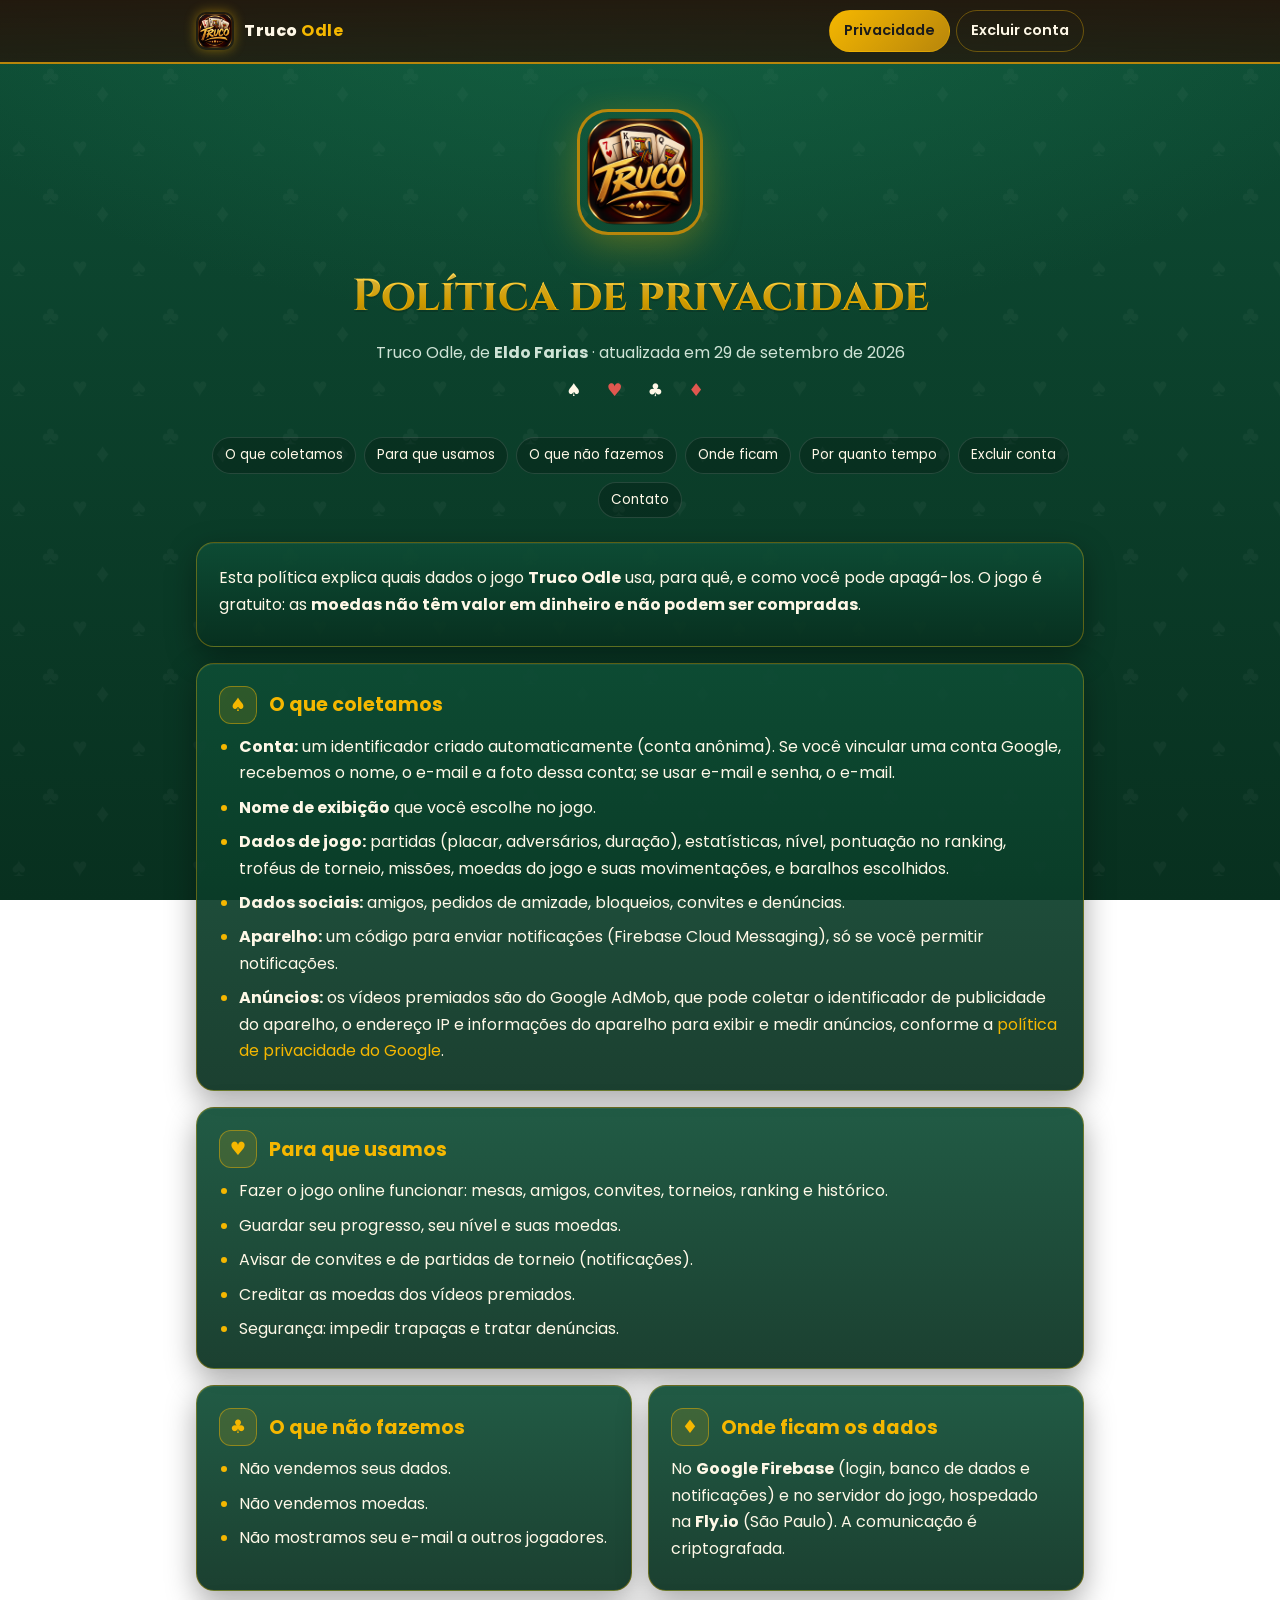
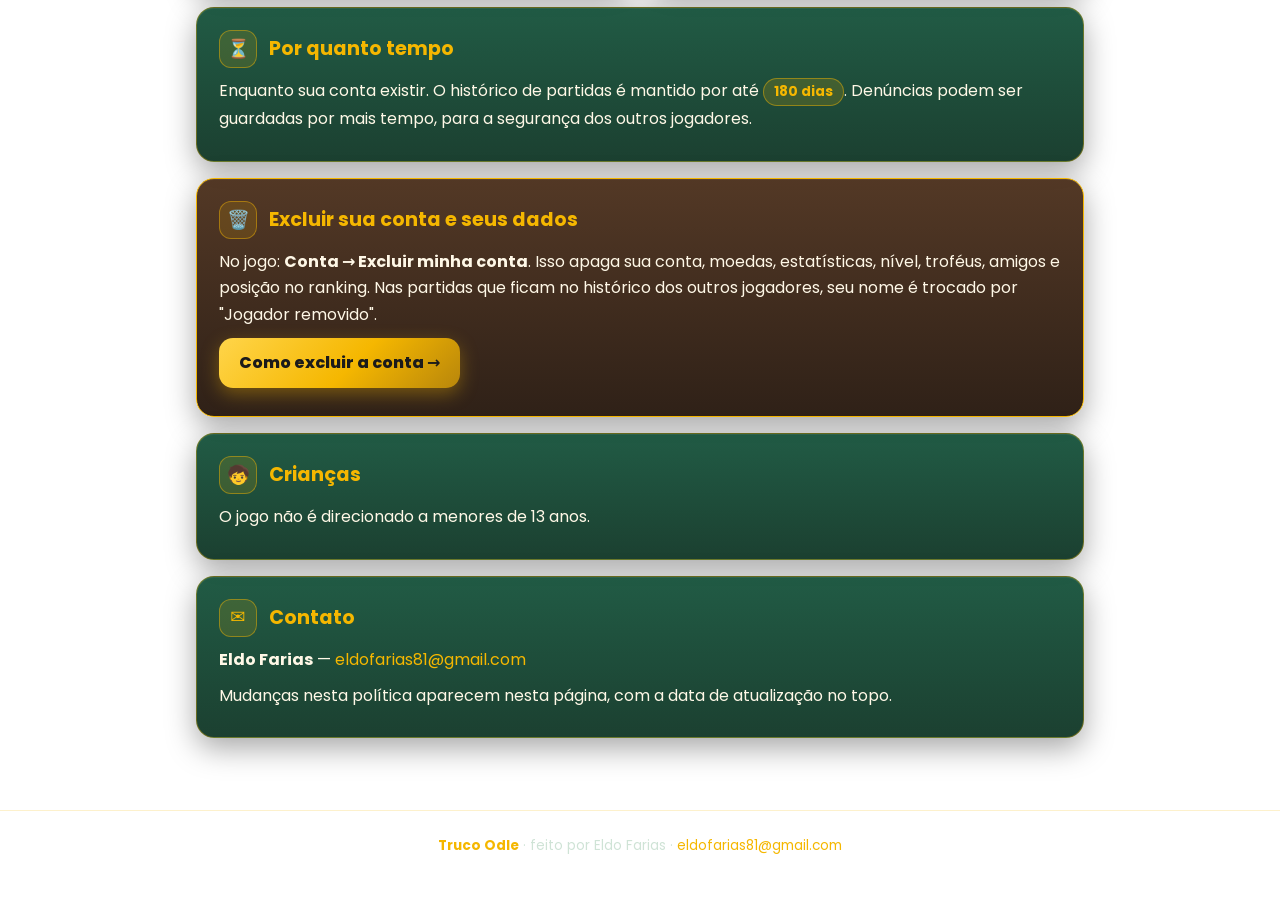
==== index.html @ 093ef156 "Politica de privacidade e exclusao de conta do Truco Odle" ====
<!doctype html>
<html lang="pt-BR">
<head>
  <meta charset="utf-8">
  <meta name="viewport" content="width=device-width, initial-scale=1">
  <title>Política de privacidade · Truco Odle</title>
  <meta name="description" content="Política de privacidade do jogo Truco Odle, de Eldo Farias.">
  <meta name="theme-color" content="#08301F">
  <link rel="icon" href="assets/logo.png">
  <link rel="preconnect" href="https://fonts.googleapis.com">
  <link rel="preconnect" href="https://fonts.gstatic.com" crossorigin>
  <link href="https://fonts.googleapis.com/css2?family=Cinzel:wght@700;900&family=Poppins:wght@400;600;700;800&display=swap" rel="stylesheet">
  <link rel="stylesheet" href="assets/style.css">
</head>
<body>
  <header class="topbar">
    <div class="inner">
      <a class="brand" href="./"><img src="assets/logo.png" alt=""><span>Truco <b>Odle</b></span></a>
      <nav class="tabs">
        <a class="active" href="./">Privacidade</a>
        <a href="excluir-conta.html">Excluir conta</a>
      </nav>
    </div>
  </header>

  <section class="hero">
    <img src="assets/logo.png" alt="Truco Odle">
    <h1>Política de privacidade</h1>
    <p>Truco Odle, de <b>Eldo Farias</b> · atualizada em 29 de setembro de 2026</p>
    <div class="suits">♠ <span class="r">♥</span> ♣ <span class="r">♦</span></div>
  </section>

  <main>
    <nav class="toc">
      <a href="#coleta">O que coletamos</a>
      <a href="#uso">Para que usamos</a>
      <a href="#nao">O que não fazemos</a>
      <a href="#onde">Onde ficam</a>
      <a href="#tempo">Por quanto tempo</a>
      <a href="#excluir">Excluir conta</a>
      <a href="#contato">Contato</a>
    </nav>

    <section class="card">
      <p>Esta política explica quais dados o jogo <b>Truco Odle</b> usa, para quê, e como você pode apagá-los.
        O jogo é gratuito: as <b>moedas não têm valor em dinheiro e não podem ser compradas</b>.</p>
    </section>

    <section class="card" id="coleta">
      <h2><span class="icon">♠</span>O que coletamos</h2>
      <ul>
        <li><b>Conta:</b> um identificador criado automaticamente (conta anônima). Se você vincular uma conta Google, recebemos o nome, o e-mail e a foto dessa conta; se usar e-mail e senha, o e-mail.</li>
        <li><b>Nome de exibição</b> que você escolhe no jogo.</li>
        <li><b>Dados de jogo:</b> partidas (placar, adversários, duração), estatísticas, nível, pontuação no ranking, troféus de torneio, missões, moedas do jogo e suas movimentações, e baralhos escolhidos.</li>
        <li><b>Dados sociais:</b> amigos, pedidos de amizade, bloqueios, convites e denúncias.</li>
        <li><b>Aparelho:</b> um código para enviar notificações (Firebase Cloud Messaging), só se você permitir notificações.</li>
        <li><b>Anúncios:</b> os vídeos premiados são do Google AdMob, que pode coletar o identificador de publicidade do aparelho, o endereço IP e informações do aparelho para exibir e medir anúncios, conforme a <a href="https://policies.google.com/privacy" target="_blank" rel="noopener">política de privacidade do Google</a>.</li>
      </ul>
    </section>

    <section class="card" id="uso">
      <h2><span class="icon">♥</span>Para que usamos</h2>
      <ul>
        <li>Fazer o jogo online funcionar: mesas, amigos, convites, torneios, ranking e histórico.</li>
        <li>Guardar seu progresso, seu nível e suas moedas.</li>
        <li>Avisar de convites e de partidas de torneio (notificações).</li>
        <li>Creditar as moedas dos vídeos premiados.</li>
        <li>Segurança: impedir trapaças e tratar denúncias.</li>
      </ul>
    </section>

    <div class="grid">
      <section class="card" id="nao">
        <h2><span class="icon">♣</span>O que não fazemos</h2>
        <ul>
          <li>Não vendemos seus dados.</li>
          <li>Não vendemos moedas.</li>
          <li>Não mostramos seu e-mail a outros jogadores.</li>
        </ul>
      </section>

      <section class="card" id="onde">
        <h2><span class="icon">♦</span>Onde ficam os dados</h2>
        <p>No <b>Google Firebase</b> (login, banco de dados e notificações) e no servidor do jogo, hospedado na <b>Fly.io</b> (São Paulo). A comunicação é criptografada.</p>
      </section>
    </div>

    <section class="card" id="tempo">
      <h2><span class="icon">⏳</span>Por quanto tempo</h2>
      <p>Enquanto sua conta existir. O histórico de partidas é mantido por até <span class="pill">180 dias</span>.
        Denúncias podem ser guardadas por mais tempo, para a segurança dos outros jogadores.</p>
    </section>

    <section class="card highlight" id="excluir">
      <h2><span class="icon">🗑️</span>Excluir sua conta e seus dados</h2>
      <p>No jogo: <b>Conta → Excluir minha conta</b>. Isso apaga sua conta, moedas, estatísticas, nível, troféus, amigos e posição no ranking.
        Nas partidas que ficam no histórico dos outros jogadores, seu nome é trocado por "Jogador removido".</p>
      <p><a class="btn" href="excluir-conta.html">Como excluir a conta →</a></p>
    </section>

    <section class="card" id="criancas">
      <h2><span class="icon">🧒</span>Crianças</h2>
      <p>O jogo não é direcionado a menores de 13 anos.</p>
    </section>

    <section class="card" id="contato">
      <h2><span class="icon">✉️</span>Contato</h2>
      <p><b>Eldo Farias</b> — <a href="mailto:eldofarias81@gmail.com">eldofarias81@gmail.com</a></p>
      <p>Mudanças nesta política aparecem nesta página, com a data de atualização no topo.</p>
    </section>
  </main>

  <footer>
    <b>Truco Odle</b> · feito por Eldo Farias · <a href="mailto:eldofarias81@gmail.com">eldofarias81@gmail.com</a>
  </footer>
</body>
</html>
---- assets/style.css ----
/* Truco Odle — páginas públicas (política e exclusão de conta).
   Mesmo visual do jogo: feltro verde, madeira, dourado. */

:root {
  --felt: #0e4d35;
  --felt-dark: #08301f;
  --felt-light: #1b7a52;
  --wood: #4a2e1a;
  --wood-dark: #24150b;
  --gold: #f5b700;
  --gold-deep: #b8860b;
  --cream: #fff8e7;
  --muted: #cfe3d6;
  --red: #e0574f;
  --radius: 18px;
}

* { box-sizing: border-box; }

html { scroll-behavior: smooth; }

body {
  margin: 0;
  font-family: "Poppins", system-ui, -apple-system, "Segoe UI", Roboto, sans-serif;
  color: var(--cream);
  line-height: 1.65;
  background:
    radial-gradient(1200px 600px at 50% -10%, rgba(27, 122, 82, 0.55), transparent 70%),
    url("data:image/svg+xml;utf8,<svg xmlns='http://www.w3.org/2000/svg' width='120' height='120' viewBox='0 0 120 120'><g fill='%23ffffff' fill-opacity='0.035' font-family='serif' font-size='26'><text x='12' y='36'>♠</text><text x='72' y='36'>♥</text><text x='42' y='84'>♣</text><text x='96' y='102'>♦</text></g></svg>"),
    linear-gradient(180deg, var(--felt) 0%, var(--felt-dark) 100%);
  background-attachment: fixed;
  min-height: 100vh;
}

a { color: var(--gold); text-decoration: none; }
a:hover { text-decoration: underline; }

/* ---------- topo ---------- */

.topbar {
  position: sticky;
  top: 0;
  z-index: 10;
  backdrop-filter: blur(10px);
  background: linear-gradient(180deg, rgba(36, 21, 11, 0.92), rgba(36, 21, 11, 0.78));
  border-bottom: 2px solid var(--gold-deep);
}

.topbar .inner {
  max-width: 920px;
  margin: 0 auto;
  padding: 10px 16px;
  display: flex;
  align-items: center;
  gap: 12px;
}

.brand {
  display: flex;
  align-items: center;
  gap: 10px;
  color: var(--cream);
  font-weight: 800;
  letter-spacing: 0.5px;
}
.brand img { width: 38px; height: 38px; border-radius: 10px; box-shadow: 0 0 12px rgba(245, 183, 0, 0.45); }
.brand span b { color: var(--gold); }

.tabs { margin-left: auto; display: flex; gap: 6px; }
.tabs a {
  padding: 8px 14px;
  border-radius: 999px;
  font-size: 0.9rem;
  font-weight: 600;
  color: var(--cream);
  border: 1px solid rgba(245, 183, 0, 0.35);
}
.tabs a.active,
.tabs a:hover {
  background: linear-gradient(135deg, var(--gold), var(--gold-deep));
  color: #1b1b1b;
  text-decoration: none;
}

/* ---------- capa ---------- */

.hero {
  max-width: 920px;
  margin: 0 auto;
  padding: 48px 16px 24px;
  text-align: center;
}
.hero img {
  width: 120px;
  height: 120px;
  border-radius: 28px;
  box-shadow: 0 0 0 3px var(--gold-deep), 0 10px 40px rgba(245, 183, 0, 0.35);
}
.hero h1 {
  font-family: "Cinzel", Georgia, serif;
  font-size: clamp(1.9rem, 5vw, 2.8rem);
  margin: 20px 0 6px;
  background: linear-gradient(180deg, #ffe27a, var(--gold) 55%, var(--gold-deep));
  -webkit-background-clip: text;
  background-clip: text;
  color: transparent;
  text-shadow: 0 2px 0 rgba(0, 0, 0, 0.15);
}
.hero p { color: var(--muted); margin: 0; }
.suits { letter-spacing: 10px; font-size: 1.1rem; margin-top: 10px; }
.suits .r { color: var(--red); }

/* ---------- conteúdo ---------- */

main { max-width: 920px; margin: 0 auto; padding: 8px 16px 56px; }

.toc {
  display: flex;
  flex-wrap: wrap;
  gap: 8px;
  justify-content: center;
  margin: 0 0 24px;
}
.toc a {
  font-size: 0.85rem;
  padding: 6px 12px;
  border-radius: 999px;
  background: rgba(0, 0, 0, 0.22);
  border: 1px solid rgba(255, 255, 255, 0.12);
  color: var(--cream);
}
.toc a:hover { border-color: var(--gold); text-decoration: none; }

.card {
  position: relative;
  background: linear-gradient(180deg, rgba(14, 77, 53, 0.92), rgba(8, 48, 31, 0.92));
  border: 1px solid rgba(245, 183, 0, 0.35);
  border-radius: var(--radius);
  padding: 22px 22px 18px;
  margin-bottom: 16px;
  box-shadow: 0 10px 30px rgba(0, 0, 0, 0.35), inset 0 1px 0 rgba(255, 255, 255, 0.06);
  scroll-margin-top: 80px;
}
.card h2 {
  display: flex;
  align-items: center;
  gap: 12px;
  margin: 0 0 10px;
  font-size: 1.2rem;
  color: var(--gold);
}
.card h2 .icon {
  flex: none;
  width: 38px;
  height: 38px;
  display: grid;
  place-items: center;
  border-radius: 12px;
  background: rgba(245, 183, 0, 0.14);
  border: 1px solid rgba(245, 183, 0, 0.45);
  font-size: 1.15rem;
}
.card p { margin: 0 0 10px; }
.card ul, .card ol { margin: 0 0 6px; padding-left: 20px; }
.card li { margin-bottom: 8px; }
.card li::marker { color: var(--gold); }

.highlight {
  border-color: var(--gold);
  background: linear-gradient(180deg, rgba(74, 46, 26, 0.95), rgba(36, 21, 11, 0.95));
}

.pill {
  display: inline-block;
  padding: 2px 10px;
  border-radius: 999px;
  background: rgba(245, 183, 0, 0.16);
  border: 1px solid rgba(245, 183, 0, 0.45);
  color: var(--gold);
  font-weight: 700;
  font-size: 0.85rem;
}

.grid {
  display: grid;
  grid-template-columns: repeat(auto-fit, minmax(240px, 1fr));
  gap: 16px;
}

.btn {
  display: inline-flex;
  align-items: center;
  gap: 8px;
  padding: 12px 20px;
  border-radius: 14px;
  font-weight: 800;
  color: #1b1b1b;
  background: linear-gradient(135deg, #ffd54a, var(--gold) 55%, var(--gold-deep));
  box-shadow: 0 6px 18px rgba(245, 183, 0, 0.35);
}
.btn:hover { text-decoration: none; filter: brightness(1.05); }

.steps { counter-reset: step; list-style: none; padding: 0 !important; }
.steps li {
  counter-increment: step;
  position: relative;
  padding: 10px 12px 10px 52px;
  border-radius: 12px;
  background: rgba(0, 0, 0, 0.18);
  margin-bottom: 10px;
}
.steps li::before {
  content: counter(step);
  position: absolute;
  left: 12px;
  top: 50%;
  transform: translateY(-50%);
  width: 28px;
  height: 28px;
  border-radius: 50%;
  display: grid;
  place-items: center;
  font-weight: 800;
  color: #1b1b1b;
  background: linear-gradient(135deg, #ffd54a, var(--gold-deep));
}

footer {
  text-align: center;
  color: var(--muted);
  font-size: 0.85rem;
  padding: 24px 16px 40px;
  border-top: 1px solid rgba(245, 183, 0, 0.2);
}
footer b { color: var(--gold); }

@media (max-width: 560px) {
  .brand span { display: none; }
  .card { padding: 18px 16px 14px; }
  .hero { padding-top: 32px; }
}
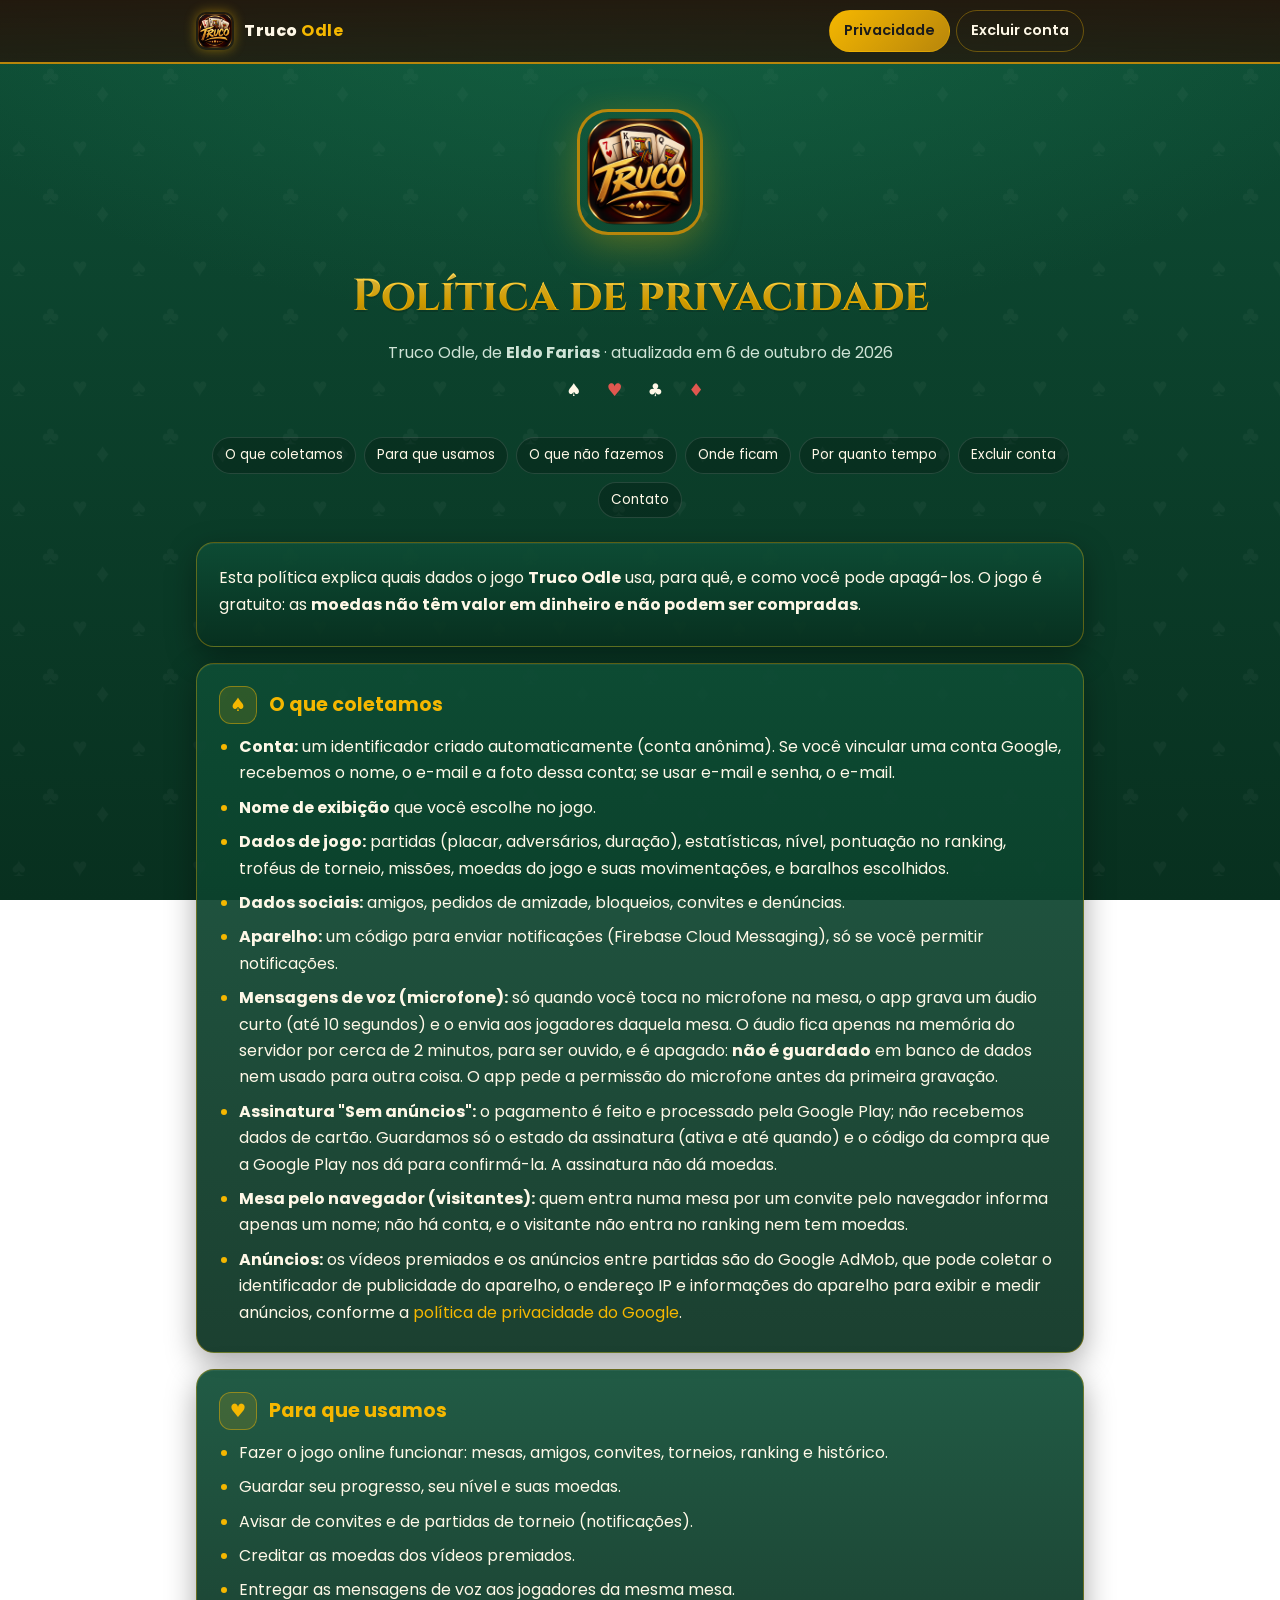
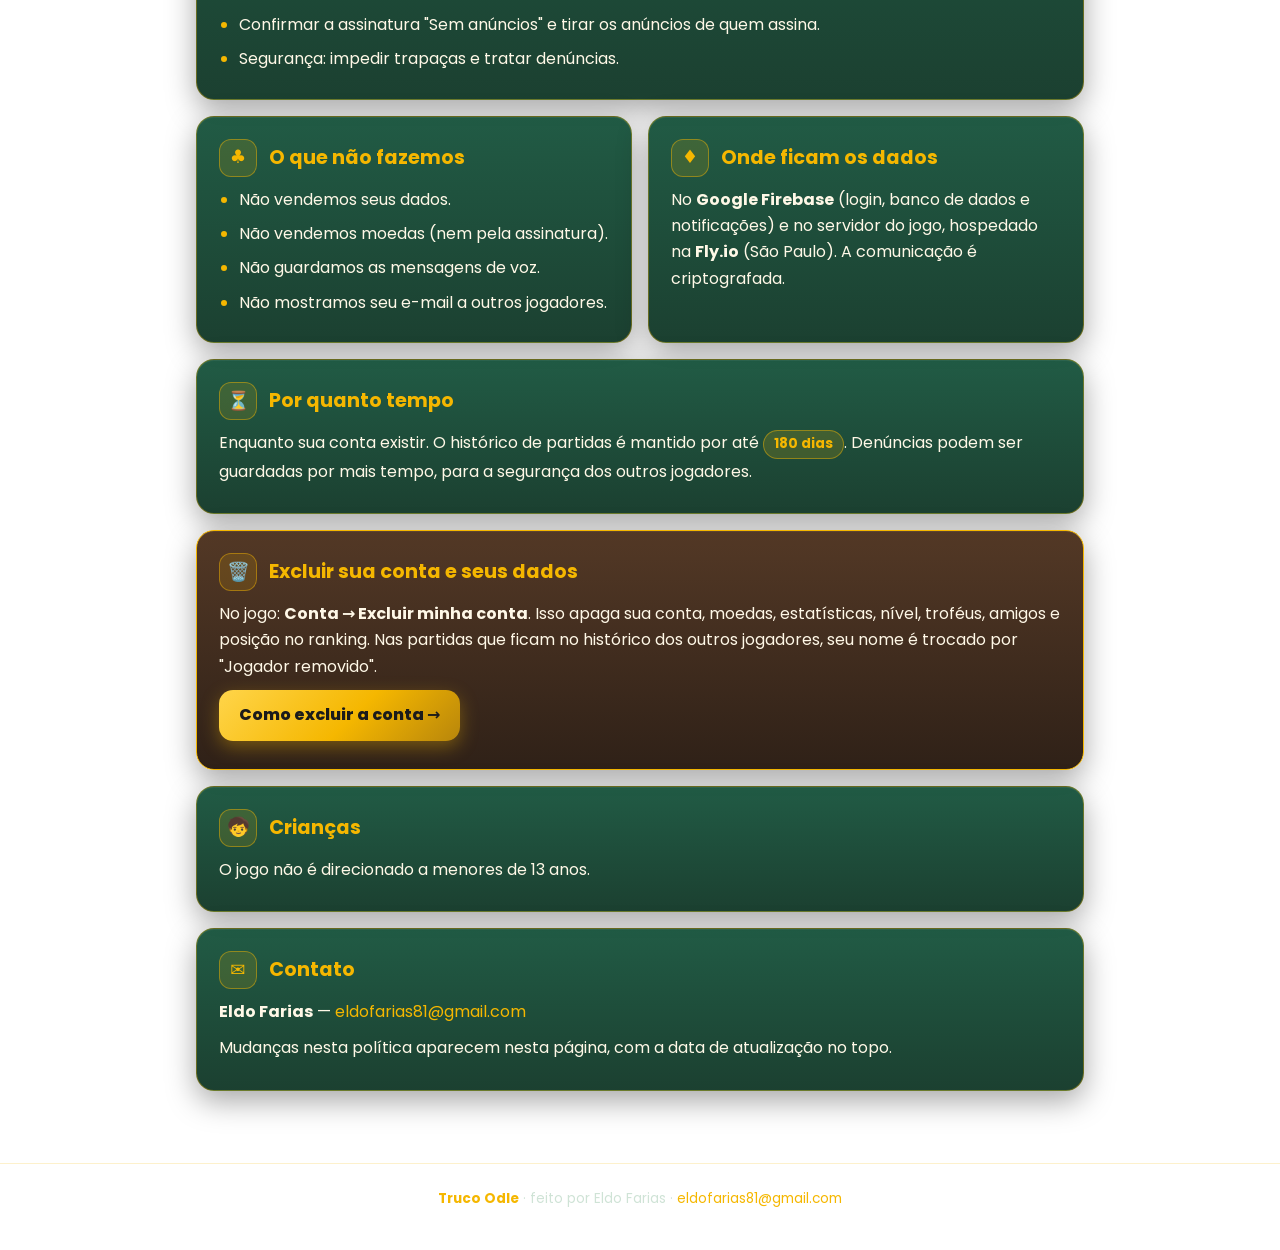
==== commit efeccdef: "Politica: mensagens de voz (microfone), assinatura Sem anuncios, mesa pelo navegador e anuncios entr" ====
--- a/index.html
+++ b/index.html
@@ -26,7 +26,7 @@
   <section class="hero">
     <img src="assets/logo.png" alt="Truco Odle">
     <h1>Política de privacidade</h1>
-    <p>Truco Odle, de <b>Eldo Farias</b> · atualizada em 29 de setembro de 2026</p>
+    <p>Truco Odle, de <b>Eldo Farias</b> · atualizada em 6 de outubro de 2026</p>
     <div class="suits">♠ <span class="r">♥</span> ♣ <span class="r">♦</span></div>
   </section>
 
@@ -54,7 +54,10 @@
         <li><b>Dados de jogo:</b> partidas (placar, adversários, duração), estatísticas, nível, pontuação no ranking, troféus de torneio, missões, moedas do jogo e suas movimentações, e baralhos escolhidos.</li>
         <li><b>Dados sociais:</b> amigos, pedidos de amizade, bloqueios, convites e denúncias.</li>
         <li><b>Aparelho:</b> um código para enviar notificações (Firebase Cloud Messaging), só se você permitir notificações.</li>
-        <li><b>Anúncios:</b> os vídeos premiados são do Google AdMob, que pode coletar o identificador de publicidade do aparelho, o endereço IP e informações do aparelho para exibir e medir anúncios, conforme a <a href="https://policies.google.com/privacy" target="_blank" rel="noopener">política de privacidade do Google</a>.</li>
+        <li><b>Mensagens de voz (microfone):</b> só quando você toca no microfone na mesa, o app grava um áudio curto (até 10 segundos) e o envia aos jogadores daquela mesa. O áudio fica apenas na memória do servidor por cerca de 2 minutos, para ser ouvido, e é apagado: <b>não é guardado</b> em banco de dados nem usado para outra coisa. O app pede a permissão do microfone antes da primeira gravação.</li>
+        <li><b>Assinatura "Sem anúncios":</b> o pagamento é feito e processado pela Google Play; não recebemos dados de cartão. Guardamos só o estado da assinatura (ativa e até quando) e o código da compra que a Google Play nos dá para confirmá-la. A assinatura não dá moedas.</li>
+        <li><b>Mesa pelo navegador (visitantes):</b> quem entra numa mesa por um convite pelo navegador informa apenas um nome; não há conta, e o visitante não entra no ranking nem tem moedas.</li>
+        <li><b>Anúncios:</b> os vídeos premiados e os anúncios entre partidas são do Google AdMob, que pode coletar o identificador de publicidade do aparelho, o endereço IP e informações do aparelho para exibir e medir anúncios, conforme a <a href="https://policies.google.com/privacy" target="_blank" rel="noopener">política de privacidade do Google</a>.</li>
       </ul>
     </section>
 
@@ -65,6 +68,8 @@
         <li>Guardar seu progresso, seu nível e suas moedas.</li>
         <li>Avisar de convites e de partidas de torneio (notificações).</li>
         <li>Creditar as moedas dos vídeos premiados.</li>
+        <li>Entregar as mensagens de voz aos jogadores da mesma mesa.</li>
+        <li>Confirmar a assinatura "Sem anúncios" e tirar os anúncios de quem assina.</li>
         <li>Segurança: impedir trapaças e tratar denúncias.</li>
       </ul>
     </section>
@@ -74,7 +79,8 @@
         <h2><span class="icon">♣</span>O que não fazemos</h2>
         <ul>
           <li>Não vendemos seus dados.</li>
-          <li>Não vendemos moedas.</li>
+          <li>Não vendemos moedas (nem pela assinatura).</li>
+          <li>Não guardamos as mensagens de voz.</li>
           <li>Não mostramos seu e-mail a outros jogadores.</li>
         </ul>
       </section>
